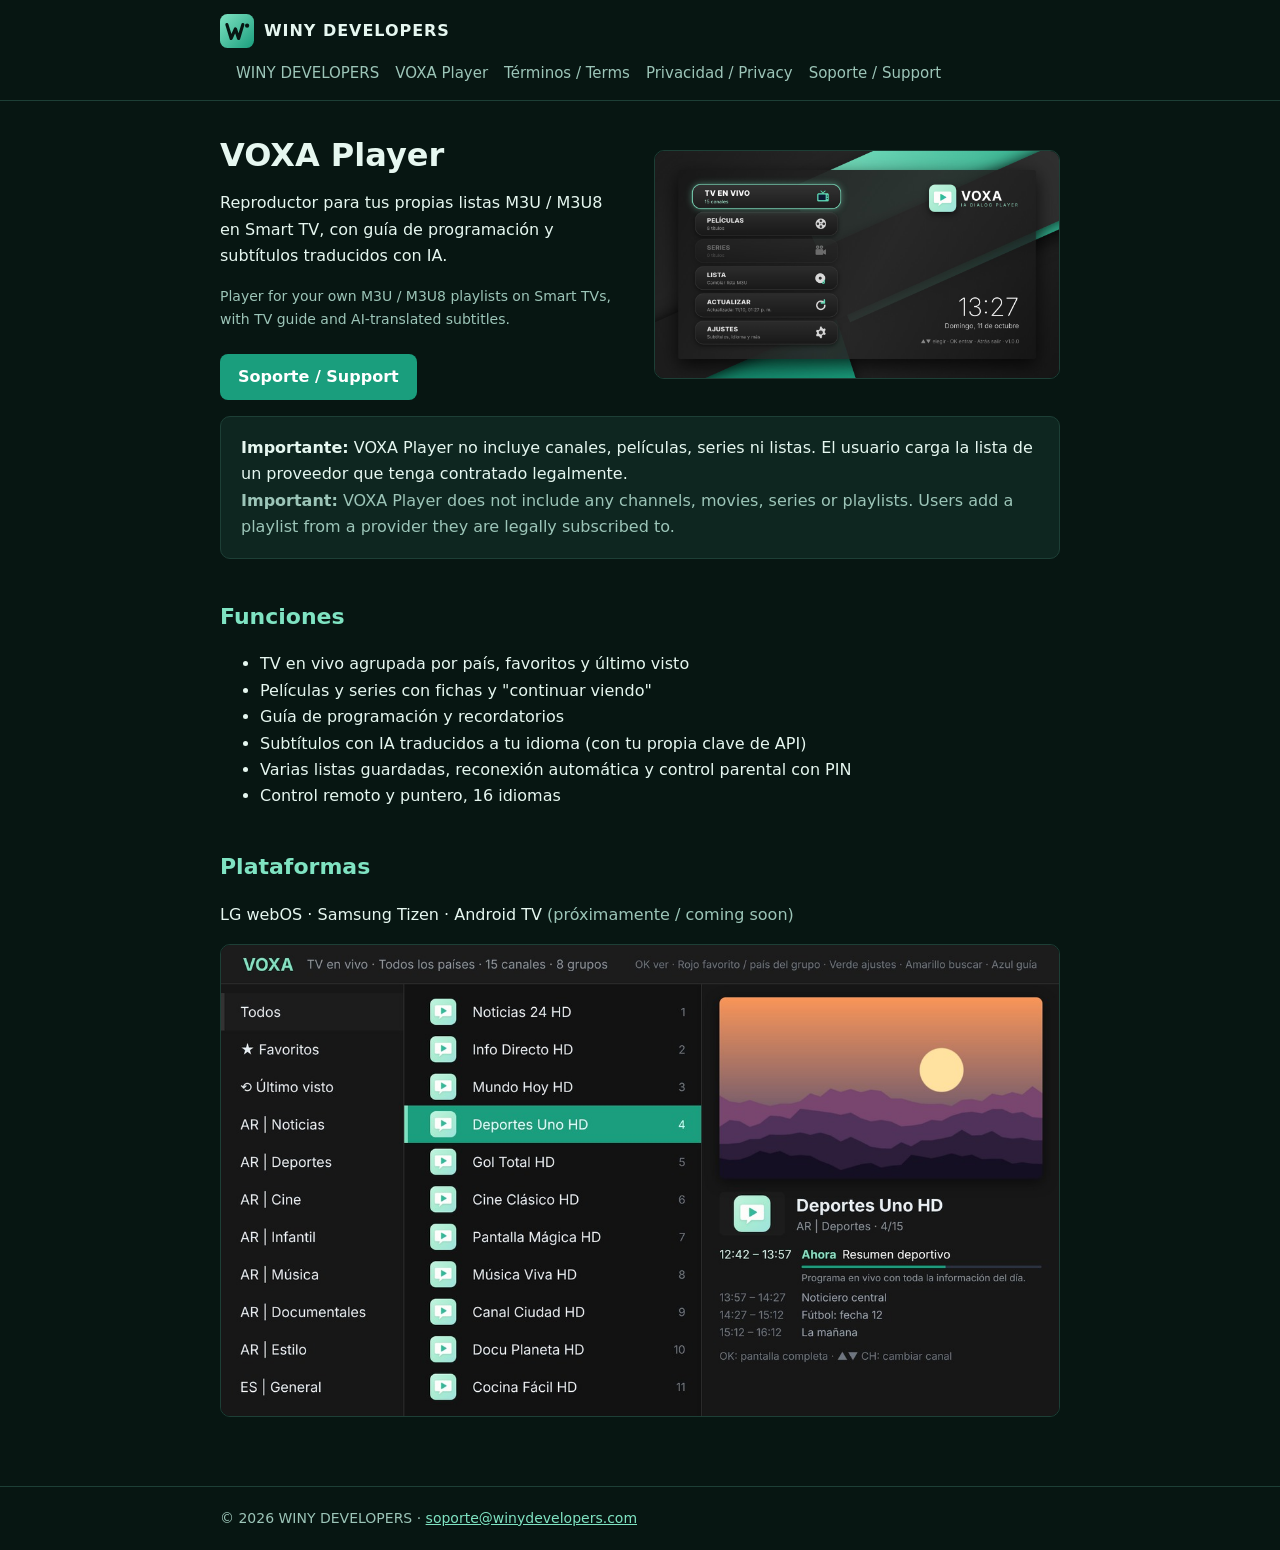
==== voxa/index.html @ 13279e3a "Add files via upload" ====
<!doctype html><html lang="es"><head><meta charset="utf-8"><meta name="viewport" content="width=device-width,initial-scale=1">
<title>VOXA Player — WINY DEVELOPERS</title><link rel="icon" href="../img/voxa_logo.png"><link rel="stylesheet" href="../estilo.css"></head><body>
<header><div class="wrap"><nav><a class="brand" href="../index.html"><img src="../img/winy.svg" alt="">WINY DEVELOPERS</a>
<div class="links"><a href="../index.html">WINY DEVELOPERS</a><a href="index.html">VOXA Player</a><a href="terminos.html">Términos / Terms</a><a href="privacidad.html">Privacidad / Privacy</a><a href="soporte.html">Soporte / Support</a></div></nav></div></header>
<main><div class="wrap">
<div class="hero"><div>
<h1>VOXA Player</h1>
<p>Reproductor para tus propias listas M3U / M3U8 en Smart TV, con guía de programación y subtítulos traducidos con IA.</p>
<p class="muted lang">Player for your own M3U / M3U8 playlists on Smart TVs, with TV guide and AI-translated subtitles.</p>
<a class="btn" href="soporte.html">Soporte / Support</a></div>
<img src="../img/voxa_inicio.jpg" alt="VOXA Player"></div>
<div class="card"><b>Importante:</b> VOXA Player no incluye canales, películas, series ni listas. El usuario carga la lista de un proveedor que tenga contratado legalmente.<br>
<span class="muted"><b>Important:</b> VOXA Player does not include any channels, movies, series or playlists. Users add a playlist from a provider they are legally subscribed to.</span></div>
<h2>Funciones</h2>
<ul><li>TV en vivo agrupada por país, favoritos y último visto</li><li>Películas y series con fichas y "continuar viendo"</li><li>Guía de programación y recordatorios</li>
<li>Subtítulos con IA traducidos a tu idioma (con tu propia clave de API)</li><li>Varias listas guardadas, reconexión automática y control parental con PIN</li>
<li>Control remoto y puntero, 16 idiomas</li></ul>
<h2>Plataformas</h2><p>LG webOS · Samsung Tizen · Android TV <span class="muted">(próximamente / coming soon)</span></p>
<img src="../img/voxa_canales.jpg" alt="" style="width:100%;border-radius:10px;border:1px solid var(--line)">
</div></main>
<footer><div class="wrap">© 2026 WINY DEVELOPERS · <a href="mailto:soporte@winydevelopers.com">soporte@winydevelopers.com</a></div></footer></body></html>
---- estilo.css ----
:root{--bg:#071612;--card:#0e2620;--line:#1d3f36;--txt:#e6f7f0;--muted:#9cc5b8;--mint:#7fe3c2;--prim:#1a9e7d}
*{box-sizing:border-box}body{margin:0;background:var(--bg);color:var(--txt);font:16px/1.65 system-ui,-apple-system,"Segoe UI",Roboto,Arial,sans-serif}
a{color:var(--mint)}header{border-bottom:1px solid var(--line)}
.wrap{max-width:880px;margin:0 auto;padding:0 20px}
nav{display:flex;align-items:center;justify-content:space-between;gap:12px;flex-wrap:wrap;padding:14px 0}
.brand{display:flex;align-items:center;gap:10px;color:var(--txt);text-decoration:none;font-weight:800;letter-spacing:.06em}
.brand img{width:34px;height:34px}nav .links a{margin-left:16px;text-decoration:none;color:var(--muted);font-size:15px}nav .links a:hover{color:var(--mint)}
main{padding:28px 0 60px}h1{font-size:32px;line-height:1.2;margin:.2em 0 .4em}h2{font-size:22px;margin:1.8em 0 .4em;color:var(--mint)}h3{font-size:17px;margin:1.4em 0 .3em}
.hero{display:grid;grid-template-columns:1fr 1fr;gap:28px;align-items:center}.hero img{width:100%;border-radius:10px;border:1px solid var(--line)}
.btn{display:inline-block;background:var(--prim);color:#fff;text-decoration:none;padding:10px 18px;border-radius:8px;font-weight:600;margin-top:8px}
.card{background:var(--card);border:1px solid var(--line);border-radius:10px;padding:18px 20px;margin:16px 0}
.muted{color:var(--muted)}.lang{font-size:14px}table{border-collapse:collapse;width:100%;font-size:15px}td,th{border:1px solid var(--line);padding:8px;text-align:left;vertical-align:top}th{background:var(--card)}
footer{border-top:1px solid var(--line);padding:20px 0;color:var(--muted);font-size:14px}
.apps{display:grid;grid-template-columns:1fr 1fr;gap:16px}.app{display:flex;gap:16px;align-items:center;background:var(--card);border:1px solid var(--line);border-radius:12px;padding:18px;color:var(--txt);text-decoration:none}a.app:hover{border-color:var(--mint)}.app img,.app .ph{width:72px;height:72px;flex:none;border-radius:16px}.app .ph{display:flex;align-items:center;justify-content:center;border:2px dashed var(--line);color:var(--muted);font-size:32px}.app b{display:block;font-size:18px}.app span{display:block;font-size:14px;margin-top:2px}.soon{opacity:.7}
@media(max-width:700px){.apps{grid-template-columns:1fr}}
@media(max-width:700px){.hero{grid-template-columns:1fr}h1{font-size:26px}nav .links a{margin:0 12px 0 0}}
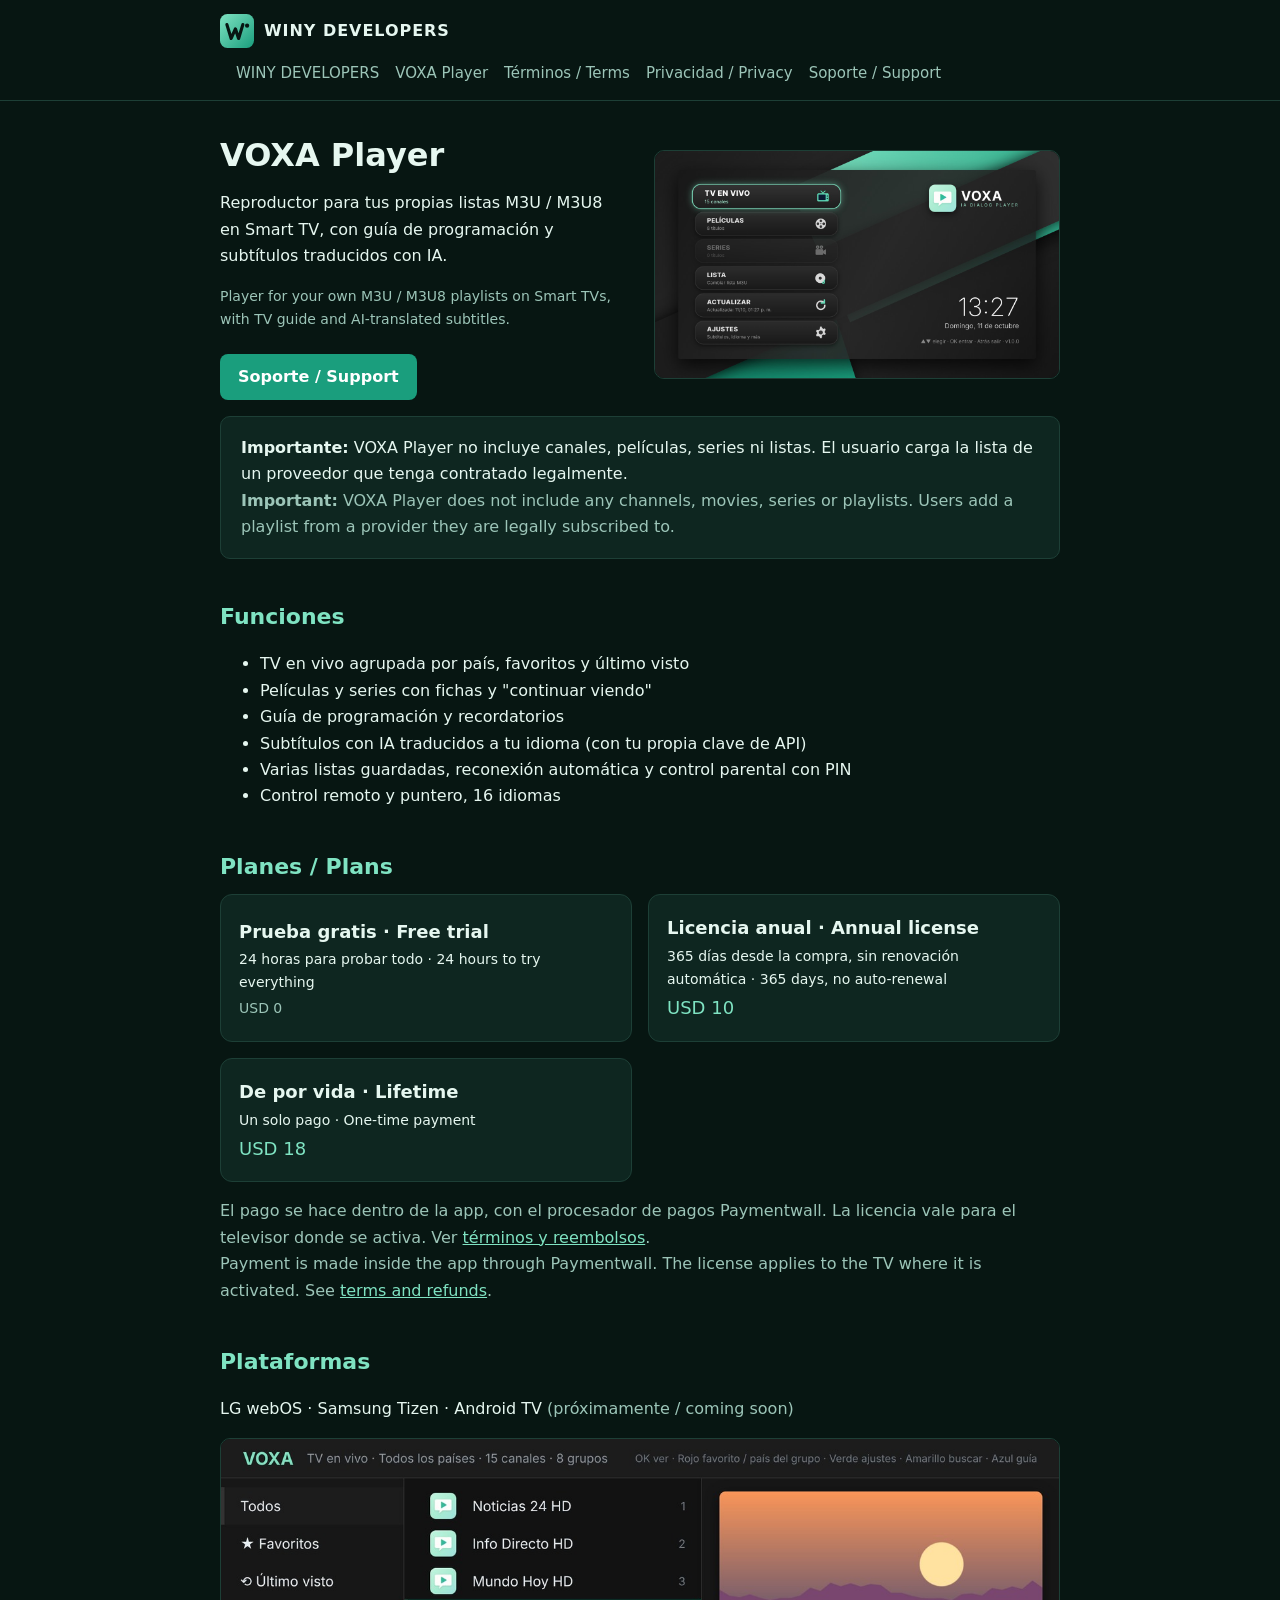
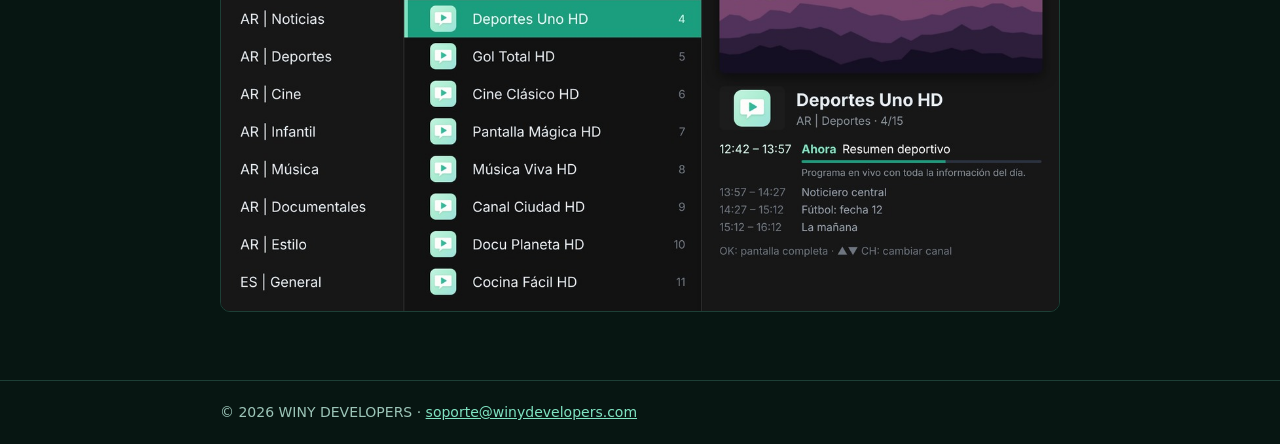
==== commit a098c02e: "Add files via upload" ====
--- a/voxa/index.html
+++ b/voxa/index.html
@@ -15,6 +15,11 @@
 <ul><li>TV en vivo agrupada por país, favoritos y último visto</li><li>Películas y series con fichas y "continuar viendo"</li><li>Guía de programación y recordatorios</li>
 <li>Subtítulos con IA traducidos a tu idioma (con tu propia clave de API)</li><li>Varias listas guardadas, reconexión automática y control parental con PIN</li>
 <li>Control remoto y puntero, 16 idiomas</li></ul>
+<h2>Planes / Plans</h2>
+<div class="apps"><div class="app"><div><b>Prueba gratis · Free trial</b><span>24 horas para probar todo · 24 hours to try everything</span><span class="muted">USD 0</span></div></div>
+<div class="app"><div><b>Licencia anual · Annual license</b><span>365 días desde la compra, sin renovación automática · 365 days, no auto-renewal</span><span style="font-size:18px;color:var(--mint)">USD 10</span></div></div>
+<div class="app"><div><b>De por vida · Lifetime</b><span>Un solo pago · One-time payment</span><span style="font-size:18px;color:var(--mint)">USD 18</span></div></div></div>
+<p class="muted">El pago se hace dentro de la app, con el procesador de pagos Paymentwall. La licencia vale para el televisor donde se activa. Ver <a href="terminos.html">términos y reembolsos</a>.<br>Payment is made inside the app through Paymentwall. The license applies to the TV where it is activated. See <a href="terminos.html#en">terms and refunds</a>.</p>
 <h2>Plataformas</h2><p>LG webOS · Samsung Tizen · Android TV <span class="muted">(próximamente / coming soon)</span></p>
 <img src="../img/voxa_canales.jpg" alt="" style="width:100%;border-radius:10px;border:1px solid var(--line)">
 </div></main>
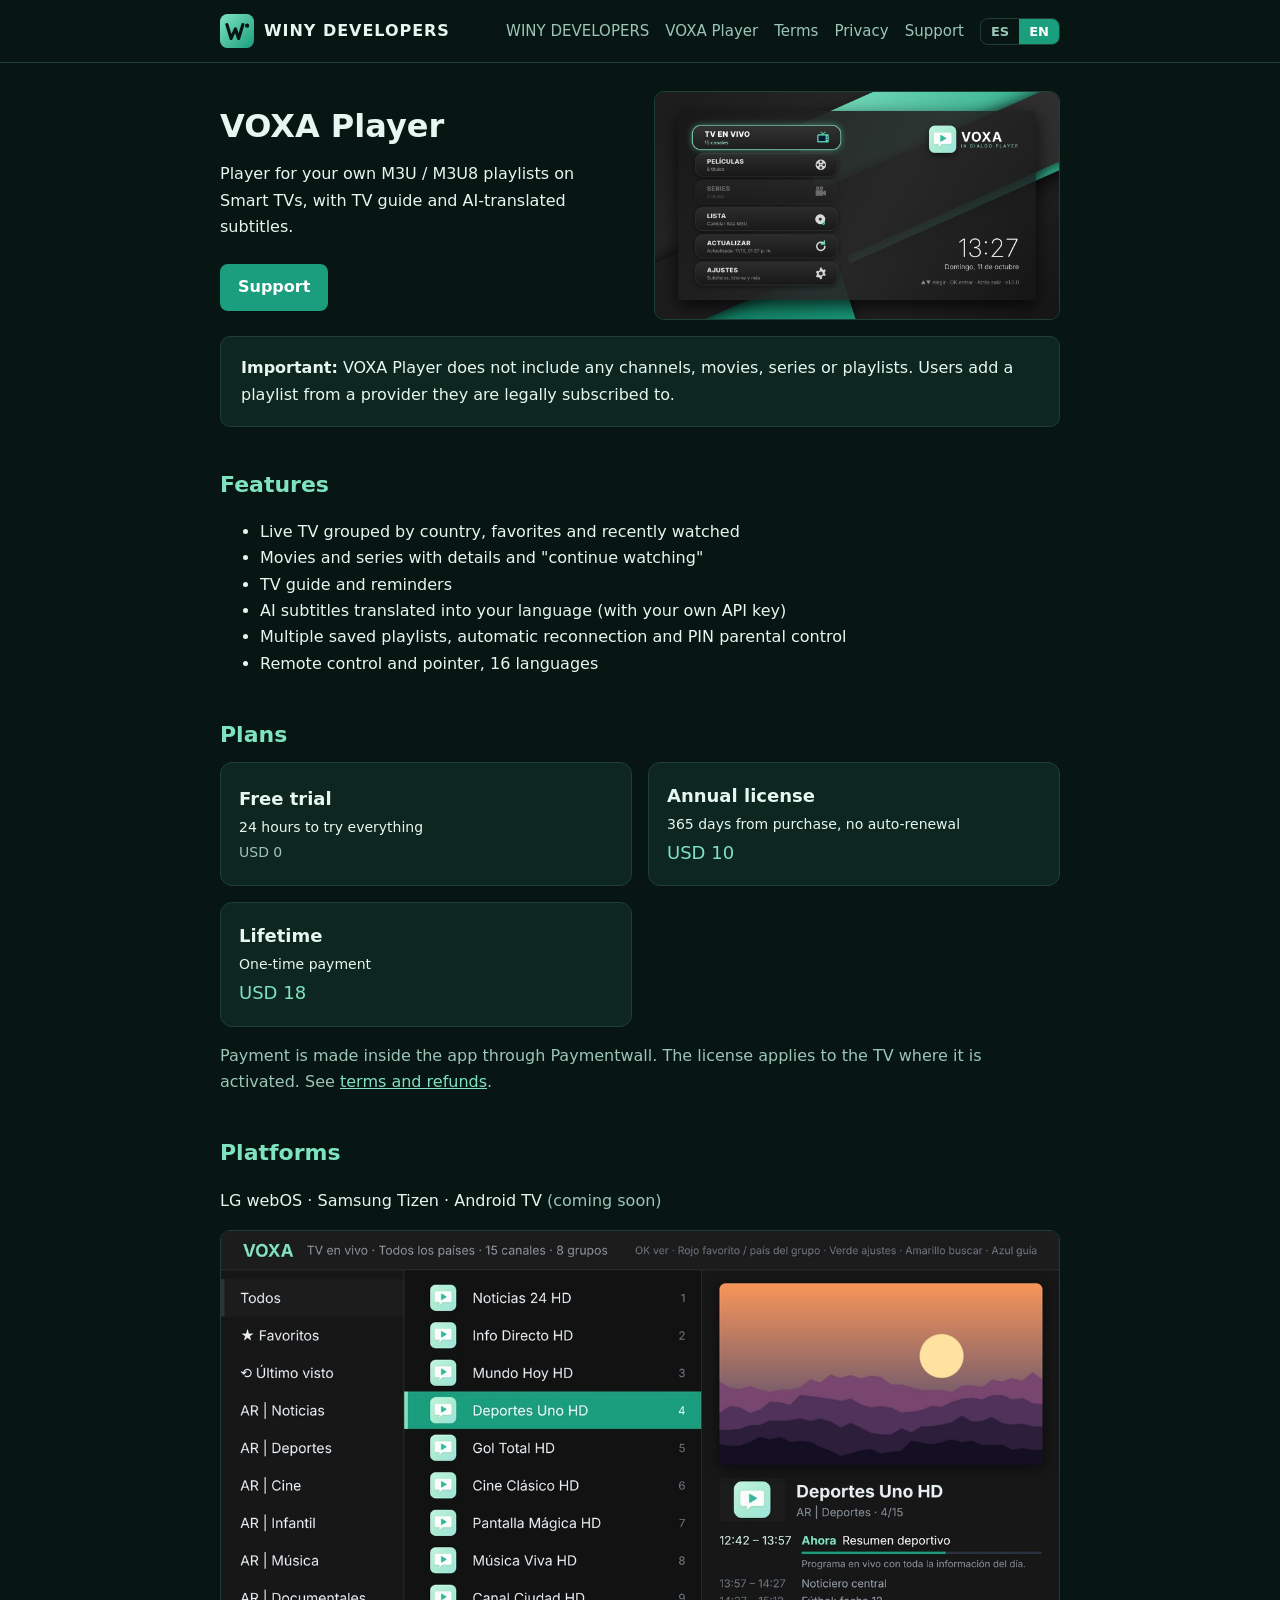
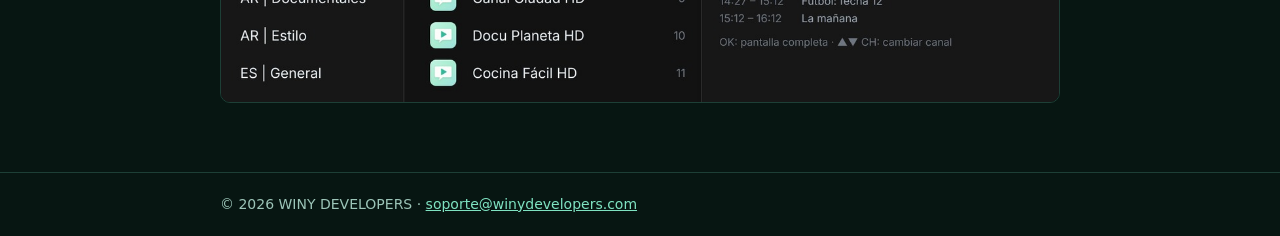
==== commit b4270103: "Add files via upload" ====
--- a/voxa/index.html
+++ b/voxa/index.html
@@ -1,26 +1,46 @@
 <!doctype html><html lang="es"><head><meta charset="utf-8"><meta name="viewport" content="width=device-width,initial-scale=1">
-<title>VOXA Player — WINY DEVELOPERS</title><link rel="icon" href="../img/voxa_logo.png"><link rel="stylesheet" href="../estilo.css"></head><body>
+<title>VOXA Player — WINY DEVELOPERS</title><meta name="title-en" content="VOXA Player — WINY DEVELOPERS"><script>(function(){var l;try{l=localStorage.getItem('lang')}catch(e){}if(location.hash==='#en')l='en';
+if(l!=='es'&&l!=='en')l=/^es/i.test(navigator.language||'')?'es':'en';document.documentElement.setAttribute('data-l',l);document.documentElement.lang=l})();</script><link rel="icon" href="../img/voxa_logo.png"><link rel="stylesheet" href="../estilo.css"></head><body>
 <header><div class="wrap"><nav><a class="brand" href="../index.html"><img src="../img/winy.svg" alt="">WINY DEVELOPERS</a>
-<div class="links"><a href="../index.html">WINY DEVELOPERS</a><a href="index.html">VOXA Player</a><a href="terminos.html">Términos / Terms</a><a href="privacidad.html">Privacidad / Privacy</a><a href="soporte.html">Soporte / Support</a></div></nav></div></header>
-<main><div class="wrap">
+<div class="links"><a href="../index.html">WINY DEVELOPERS</a><a href="index.html">VOXA Player</a><a href="terminos.html"><span data-l="es">Términos</span><span data-l="en">Terms</span></a><a href="privacidad.html"><span data-l="es">Privacidad</span><span data-l="en">Privacy</span></a><a href="soporte.html"><span data-l="es">Soporte</span><span data-l="en">Support</span></a><span class="lsel"><button data-set="es">ES</button><button data-set="en">EN</button></span></div></nav></div></header>
+<main><div class="wrap"><div data-l="es">
 <div class="hero"><div>
 <h1>VOXA Player</h1>
 <p>Reproductor para tus propias listas M3U / M3U8 en Smart TV, con guía de programación y subtítulos traducidos con IA.</p>
-<p class="muted lang">Player for your own M3U / M3U8 playlists on Smart TVs, with TV guide and AI-translated subtitles.</p>
-<a class="btn" href="soporte.html">Soporte / Support</a></div>
+<a class="btn" href="soporte.html">Soporte</a></div>
 <img src="../img/voxa_inicio.jpg" alt="VOXA Player"></div>
-<div class="card"><b>Importante:</b> VOXA Player no incluye canales, películas, series ni listas. El usuario carga la lista de un proveedor que tenga contratado legalmente.<br>
-<span class="muted"><b>Important:</b> VOXA Player does not include any channels, movies, series or playlists. Users add a playlist from a provider they are legally subscribed to.</span></div>
+<div class="card"><b>Importante:</b> VOXA Player no incluye canales, películas, series ni listas. El usuario carga la lista de un proveedor que tenga contratado legalmente.</div>
 <h2>Funciones</h2>
 <ul><li>TV en vivo agrupada por país, favoritos y último visto</li><li>Películas y series con fichas y "continuar viendo"</li><li>Guía de programación y recordatorios</li>
 <li>Subtítulos con IA traducidos a tu idioma (con tu propia clave de API)</li><li>Varias listas guardadas, reconexión automática y control parental con PIN</li>
 <li>Control remoto y puntero, 16 idiomas</li></ul>
-<h2>Planes / Plans</h2>
-<div class="apps"><div class="app"><div><b>Prueba gratis · Free trial</b><span>24 horas para probar todo · 24 hours to try everything</span><span class="muted">USD 0</span></div></div>
-<div class="app"><div><b>Licencia anual · Annual license</b><span>365 días desde la compra, sin renovación automática · 365 days, no auto-renewal</span><span style="font-size:18px;color:var(--mint)">USD 10</span></div></div>
-<div class="app"><div><b>De por vida · Lifetime</b><span>Un solo pago · One-time payment</span><span style="font-size:18px;color:var(--mint)">USD 18</span></div></div></div>
-<p class="muted">El pago se hace dentro de la app, con el procesador de pagos Paymentwall. La licencia vale para el televisor donde se activa. Ver <a href="terminos.html">términos y reembolsos</a>.<br>Payment is made inside the app through Paymentwall. The license applies to the TV where it is activated. See <a href="terminos.html#en">terms and refunds</a>.</p>
-<h2>Plataformas</h2><p>LG webOS · Samsung Tizen · Android TV <span class="muted">(próximamente / coming soon)</span></p>
+<h2>Planes</h2>
+<div class="apps"><div class="app"><div><b>Prueba gratis</b><span>24 horas para probar todo</span><span class="muted">USD 0</span></div></div>
+<div class="app"><div><b>Licencia anual</b><span>365 días desde la compra, sin renovación automática</span><span style="font-size:18px;color:var(--mint)">USD 10</span></div></div>
+<div class="app"><div><b>De por vida</b><span>Un solo pago</span><span style="font-size:18px;color:var(--mint)">USD 18</span></div></div></div>
+<p class="muted">El pago se hace dentro de la app, con el procesador de pagos Paymentwall. La licencia vale para el televisor donde se activa. Ver <a href="terminos.html">términos y reembolsos</a>.</p>
+<h2>Plataformas</h2><p>LG webOS · Samsung Tizen · Android TV <span class="muted">(próximamente)</span></p>
 <img src="../img/voxa_canales.jpg" alt="" style="width:100%;border-radius:10px;border:1px solid var(--line)">
-</div></main>
-<footer><div class="wrap">© 2026 WINY DEVELOPERS · <a href="mailto:soporte@winydevelopers.com">soporte@winydevelopers.com</a></div></footer></body></html>+</div><div data-l="en">
+<div class="hero"><div>
+<h1>VOXA Player</h1>
+<p>Player for your own M3U / M3U8 playlists on Smart TVs, with TV guide and AI-translated subtitles.</p>
+<a class="btn" href="soporte.html">Support</a></div>
+<img src="../img/voxa_inicio.jpg" alt="VOXA Player"></div>
+<div class="card"><b>Important:</b> VOXA Player does not include any channels, movies, series or playlists. Users add a playlist from a provider they are legally subscribed to.</div>
+<h2>Features</h2>
+<ul><li>Live TV grouped by country, favorites and recently watched</li><li>Movies and series with details and "continue watching"</li><li>TV guide and reminders</li>
+<li>AI subtitles translated into your language (with your own API key)</li><li>Multiple saved playlists, automatic reconnection and PIN parental control</li>
+<li>Remote control and pointer, 16 languages</li></ul>
+<h2>Plans</h2>
+<div class="apps"><div class="app"><div><b>Free trial</b><span>24 hours to try everything</span><span class="muted">USD 0</span></div></div>
+<div class="app"><div><b>Annual license</b><span>365 days from purchase, no auto-renewal</span><span style="font-size:18px;color:var(--mint)">USD 10</span></div></div>
+<div class="app"><div><b>Lifetime</b><span>One-time payment</span><span style="font-size:18px;color:var(--mint)">USD 18</span></div></div></div>
+<p class="muted">Payment is made inside the app through Paymentwall. The license applies to the TV where it is activated. See <a href="terminos.html">terms and refunds</a>.</p>
+<h2>Platforms</h2><p>LG webOS · Samsung Tizen · Android TV <span class="muted">(coming soon)</span></p>
+<img src="../img/voxa_canales.jpg" alt="" style="width:100%;border-radius:10px;border:1px solid var(--line)">
+</div></div></main>
+<footer><div class="wrap">© 2026 WINY DEVELOPERS · <a href="mailto:soporte@winydevelopers.com">soporte@winydevelopers.com</a></div></footer><script>(function(){var t={es:document.title,en:document.querySelector('meta[name=title-en]').content};
+function set(l){document.documentElement.setAttribute('data-l',l);document.documentElement.lang=l;document.title=t[l];try{localStorage.setItem('lang',l)}catch(e){}}
+set(document.documentElement.getAttribute('data-l'));
+var b=document.querySelectorAll('.lsel button');for(var i=0;i<b.length;i++)b[i].onclick=function(){set(this.getAttribute('data-set'))};})();</script></body></html>
--- a/estilo.css
+++ b/estilo.css
@@ -4,7 +4,7 @@
 .wrap{max-width:880px;margin:0 auto;padding:0 20px}
 nav{display:flex;align-items:center;justify-content:space-between;gap:12px;flex-wrap:wrap;padding:14px 0}
 .brand{display:flex;align-items:center;gap:10px;color:var(--txt);text-decoration:none;font-weight:800;letter-spacing:.06em}
-.brand img{width:34px;height:34px}nav .links a{margin-left:16px;text-decoration:none;color:var(--muted);font-size:15px}nav .links a:hover{color:var(--mint)}
+.brand img{width:34px;height:34px}nav .links a{white-space:nowrap;margin-left:16px;text-decoration:none;color:var(--muted);font-size:15px}nav .links a:hover{color:var(--mint)}
 main{padding:28px 0 60px}h1{font-size:32px;line-height:1.2;margin:.2em 0 .4em}h2{font-size:22px;margin:1.8em 0 .4em;color:var(--mint)}h3{font-size:17px;margin:1.4em 0 .3em}
 .hero{display:grid;grid-template-columns:1fr 1fr;gap:28px;align-items:center}.hero img{width:100%;border-radius:10px;border:1px solid var(--line)}
 .btn{display:inline-block;background:var(--prim);color:#fff;text-decoration:none;padding:10px 18px;border-radius:8px;font-weight:600;margin-top:8px}
@@ -13,4 +13,8 @@
 footer{border-top:1px solid var(--line);padding:20px 0;color:var(--muted);font-size:14px}
 .apps{display:grid;grid-template-columns:1fr 1fr;gap:16px}.app{display:flex;gap:16px;align-items:center;background:var(--card);border:1px solid var(--line);border-radius:12px;padding:18px;color:var(--txt);text-decoration:none}a.app:hover{border-color:var(--mint)}.app img,.app .ph{width:72px;height:72px;flex:none;border-radius:16px}.app .ph{display:flex;align-items:center;justify-content:center;border:2px dashed var(--line);color:var(--muted);font-size:32px}.app b{display:block;font-size:18px}.app span{display:block;font-size:14px;margin-top:2px}.soon{opacity:.7}
 @media(max-width:700px){.apps{grid-template-columns:1fr}}
-@media(max-width:700px){.hero{grid-template-columns:1fr}h1{font-size:26px}nav .links a{margin:0 12px 0 0}}+@media(max-width:700px){.hero{grid-template-columns:1fr}h1{font-size:26px}nav .links a{margin:0 12px 0 0}}
+html[data-l=es] [data-l=en],html[data-l=en] [data-l=es]{display:none!important}
+.lsel{display:inline-flex;margin-left:16px;border:1px solid var(--line);border-radius:8px;overflow:hidden;vertical-align:middle}
+.lsel button{background:none;border:0;color:var(--muted);font:600 13px system-ui,sans-serif;padding:5px 10px;cursor:pointer}
+html[data-l=es] .lsel [data-set=es],html[data-l=en] .lsel [data-set=en]{background:var(--prim);color:#fff}
